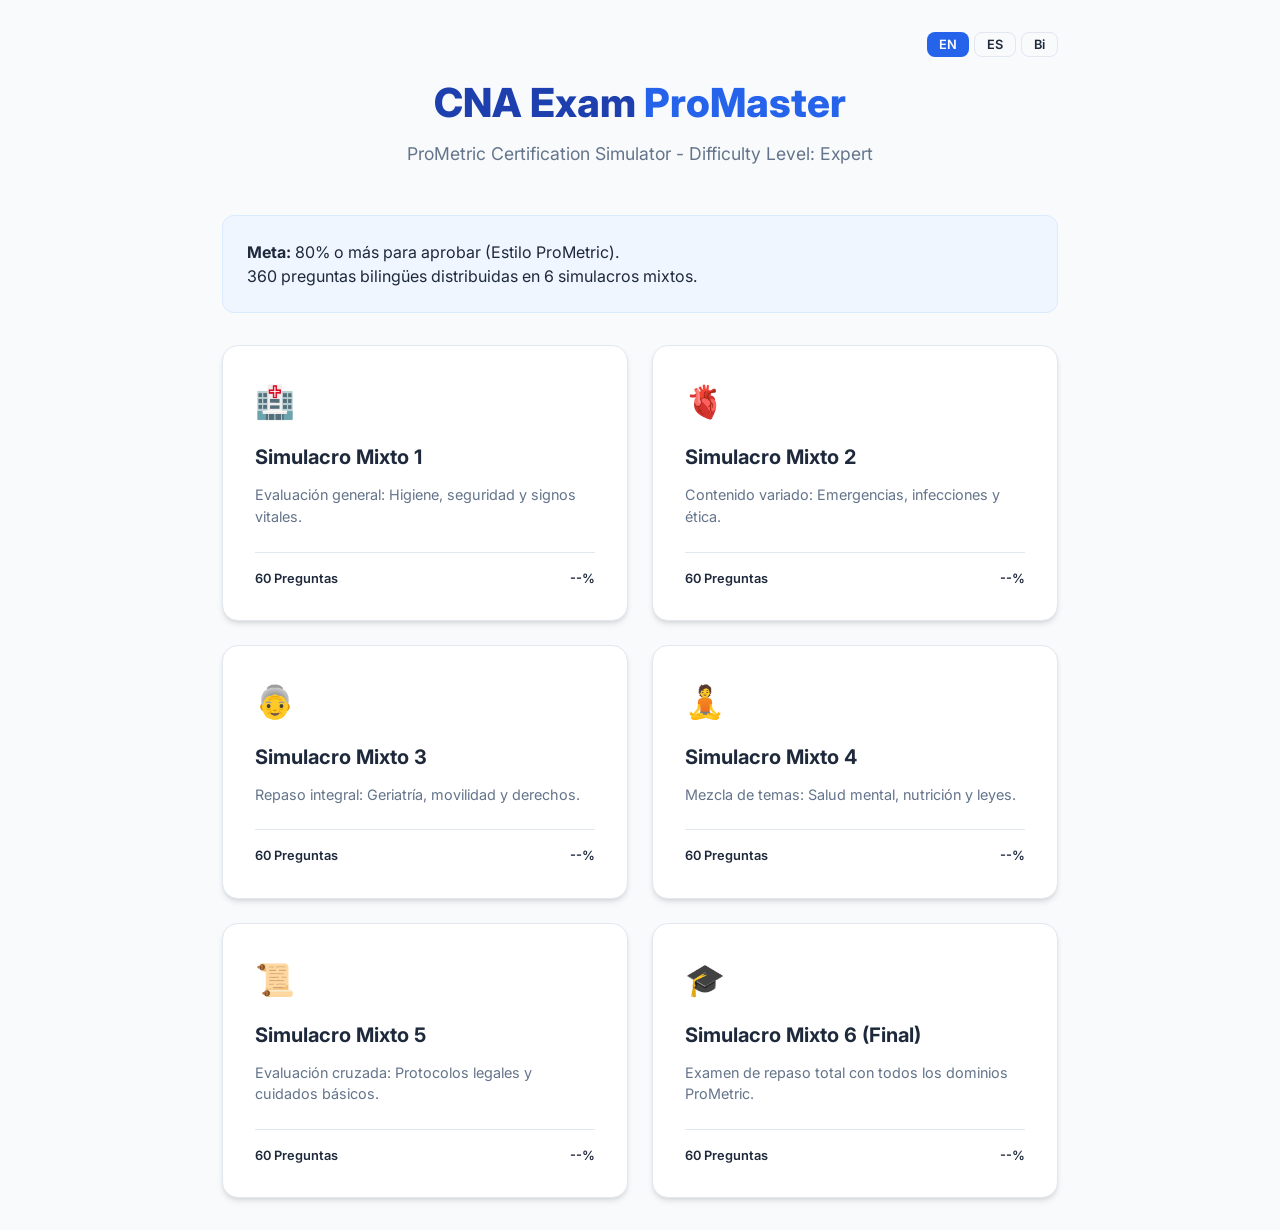
==== index.html @ 55b57032 "Add files via upload" ====
<!DOCTYPE html>
<html lang="es">

<head>
    <meta charset="UTF-8">
    <meta name="viewport" content="width=device-width, initial-scale=1.0">
    <title>CNA Exam ProMaster | Simulador Profesional</title>
    <link rel="stylesheet" href="css/styles.css">
    <link rel="preconnect" href="https://fonts.googleapis.com">
    <link rel="preconnect" href="https://fonts.gstatic.com" crossorigin>
    <link href="https://fonts.googleapis.com/css2?family=Inter:wght@400;600;700;800&display=swap" rel="stylesheet">
</head>

<body>
    <div class="container fade-in">
        <header>
            <div style="display: flex; justify-content: flex-end; margin-bottom: 1rem;" id="lang-selector-container">
                <!-- Lang Selector will be injected by script -->
            </div>
            <h1 class="title-main">CNA Exam <span style="color: var(--primary)">ProMaster</span></h1>
            <p class="subtitle">Simulador de Certificación ProMetric - Nivel de Dificultad: Experto</p>
        </header>

        <section class="info-band"
            style="background: #eff6ff; padding: 1.5rem; border-radius: 12px; margin-bottom: 2rem; border: 1px solid #dbeafe;">
            <p><strong>Meta:</strong> 80% o más para aprobar (Estilo ProMetric). <br>
                360 preguntas bilingües distribuidas en 6 simulacros mixtos.</p>
        </section>

        <div class="battery-grid" id="battery-list">
            <!-- Battery 1 -->
            <div class="battery-card" onclick="startExam(0)">
                <div class="battery-icon">🏥</div>
                <h3>Simulacro Mixto 1</h3>
                <p>Evaluación general: Higiene, seguridad y signos vitales.</p>
                <div class="battery-stats">
                    <span>60 Preguntas</span>
                    <span id="score-0">--%</span>
                </div>
            </div>

            <!-- Battery 2 -->
            <div class="battery-card" onclick="startExam(1)">
                <div class="battery-icon">🫀</div>
                <h3>Simulacro Mixto 2</h3>
                <p>Contenido variado: Emergencias, infecciones y ética.</p>
                <div class="battery-stats">
                    <span>60 Preguntas</span>
                    <span id="score-1">--%</span>
                </div>
            </div>

            <!-- Battery 3 -->
            <div class="battery-card" onclick="startExam(2)">
                <div class="battery-icon">👵</div>
                <h3>Simulacro Mixto 3</h3>
                <p>Repaso integral: Geriatría, movilidad y derechos.</p>
                <div class="battery-stats">
                    <span>60 Preguntas</span>
                    <span id="score-2">--%</span>
                </div>
            </div>

            <!-- Battery 4 -->
            <div class="battery-card" onclick="startExam(3)">
                <div class="battery-icon">🧘</div>
                <h3>Simulacro Mixto 4</h3>
                <p>Mezcla de temas: Salud mental, nutrición y leyes.</p>
                <div class="battery-stats">
                    <span>60 Preguntas</span>
                    <span id="score-3">--%</span>
                </div>
            </div>

            <!-- Battery 5 -->
            <div class="battery-card" onclick="startExam(4)">
                <div class="battery-icon">📜</div>
                <h3>Simulacro Mixto 5</h3>
                <p>Evaluación cruzada: Protocolos legales y cuidados básicos.</p>
                <div class="battery-stats">
                    <span>60 Preguntas</span>
                    <span id="score-4">--%</span>
                </div>
            </div>

            <!-- Battery 6 -->
            <div class="battery-card" onclick="startExam(5)">
                <div class="battery-icon">🎓</div>
                <h3>Simulacro Mixto 6 (Final)</h3>
                <p>Examen de repaso total con todos los dominios ProMetric.</p>
                <div class="battery-stats">
                    <span>60 Preguntas</span>
                    <span id="score-5">--%</span>
                </div>
            </div>
        </div>
    </div>

    <script>
        let currentLang = localStorage.getItem('cna_lang') || 'en';

        function startExam(id) {
            localStorage.setItem('selectedBattery', id);
            window.location.href = 'exam.html';
        }

        function setupLangSelector() {
            const container = document.getElementById('lang-selector-container');
            container.innerHTML = '';

            const langs = [
                { id: 'en', label: 'EN' },
                { id: 'es', label: 'ES' },
                { id: 'bi', label: 'Bi' }
            ];

            langs.forEach(l => {
                const btn = document.createElement('button');
                btn.textContent = l.label;
                btn.className = `btn btn-sm ${currentLang === l.id ? 'btn-primary' : 'btn-outline'}`;
                btn.style = 'padding: 4px 12px; font-size: 0.8rem; margin-left: 5px;';
                if (currentLang === l.id) {
                    btn.style.background = 'var(--primary)';
                    btn.style.color = 'white';
                }

                btn.onclick = () => {
                    currentLang = l.id;
                    localStorage.setItem('cna_lang', l.id);
                    setupLangSelector();
                    updateUIStrings();
                };
                container.appendChild(btn);
            });
        }

        function updateUIStrings() {
            const title = document.querySelector('.title-main');
            const subtitle = document.querySelector('.subtitle');

            if (currentLang === 'es' || currentLang === 'bi') {
                subtitle.textContent = 'Simulador de Certificación ProMetric - Nivel de Dificultad: Experto';
            } else {
                subtitle.textContent = 'ProMetric Certification Simulator - Difficulty Level: Expert';
            }
        }

        // Load scores from localStorage
        window.onload = () => {
            setupLangSelector();
            updateUIStrings();
            const scores = JSON.parse(localStorage.getItem('cna_scores') || '{}');
            Object.keys(scores).forEach(id => {
                const el = document.getElementById(`score-${id}`);
                if (el) el.textContent = scores[id] + '%';
            });
        };
    </script>
</body>

</html>
---- css/styles.css ----
:root {
    --primary: #2563eb;
    --primary-dark: #1e40af;
    --secondary: #64748b;
    --success: #10b981;
    --danger: #ef4444;
    --warning: #f59e0b;
    --bg-light: #f8fafc;
    --bg-white: #ffffff;
    --text-main: #1e293b;
    --text-muted: #64748b;
    --border: #e2e8f0;
    --shadow: 0 4px 6px -1px rgb(0 0 0 / 0.1), 0 2px 4px -2px rgb(0 0 0 / 0.1);
    --font-family: 'Inter', system-ui, -apple-system, sans-serif;
}

* {
    margin: 0;
    padding: 0;
    box-sizing: border-box;
}

body {
    background-color: var(--bg-light);
    color: var(--text-main);
    font-family: var(--font-family);
    line-height: 1.5;
    min-height: 100vh;
}

.container {
    max-width: 900px;
    margin: 0 auto;
    padding: 2rem;
}

/* Header & Landing */
header {
    text-align: center;
    margin-bottom: 3rem;
}

.title-main {
    font-size: 2.5rem;
    font-weight: 800;
    color: var(--primary-dark);
    margin-bottom: 0.5rem;
}

.subtitle {
    color: var(--text-muted);
    font-size: 1.1rem;
}

.battery-grid {
    display: grid;
    grid-template-columns: repeat(auto-fit, minmax(280px, 1fr));
    gap: 1.5rem;
    margin-top: 2rem;
}

.battery-card {
    background: var(--bg-white);
    border-radius: 16px;
    padding: 2rem;
    border: 1px solid var(--border);
    box-shadow: var(--shadow);
    transition: transform 0.2s, border-color 0.2s;
    cursor: pointer;
    display: flex;
    flex-direction: column;
}

.battery-card:hover {
    transform: translateY(-4px);
    border-color: var(--primary);
}

.battery-icon {
    font-size: 2rem;
    margin-bottom: 1rem;
}

.battery-card h3 {
    font-size: 1.25rem;
    margin-bottom: 0.75rem;
}

.battery-card p {
    font-size: 0.9rem;
    color: var(--text-muted);
    margin-bottom: 1.5rem;
    flex-grow: 1;
}

.battery-stats {
    font-size: 0.8rem;
    font-weight: 600;
    display: flex;
    justify-content: space-between;
    padding-top: 1rem;
    border-top: 1px solid var(--border);
}

/* Exam Simulator Interface */
.exam-layout {
    display: grid;
    grid-template-rows: auto 1fr auto;
    height: 100vh;
    background: var(--bg-white);
}

.exam-nav {
    background: var(--primary-dark);
    color: white;
    padding: 1rem 2rem;
    display: flex;
    justify-content: space-between;
    align-items: center;
}

.exam-progress-container {
    padding: 1.5rem 2rem;
    border-bottom: 1px solid var(--border);
}

.progress-bar-bg {
    height: 8px;
    background: var(--border);
    border-radius: 4px;
    overflow: hidden;
}

.progress-bar-fill {
    height: 100%;
    background: var(--primary);
    width: 0%;
    transition: width 0.3s ease;
}

.exam-main {
    padding: 3rem 10%;
    overflow-y: auto;
}

.question-text {
    font-size: 1.3rem;
    font-weight: 600;
    margin-bottom: 2rem;
}

.options-list {
    display: flex;
    flex-direction: column;
    gap: 1rem;
}

.option-item {
    padding: 1rem 1.5rem;
    border: 2px solid var(--border);
    border-radius: 10px;
    cursor: pointer;
    transition: all 0.2s;
    display: flex;
    align-items: center;
    gap: 1rem;
}

.option-item:hover {
    background: #f1f5f9;
    border-color: var(--secondary);
}

.option-item.selected {
    border-color: var(--primary);
    background: #eff6ff;
}

.option-letter {
    width: 30px;
    height: 30px;
    display: flex;
    align-items: center;
    justify-content: center;
    background: var(--secondary);
    color: white;
    border-radius: 50%;
    font-weight: bold;
    font-size: 0.8rem;
}

.option-item.selected .option-letter {
    background: var(--primary);
}

.exam-footer {
    padding: 1.5rem 2rem;
    border-top: 1px solid var(--border);
    display: flex;
    justify-content: space-between;
}

.btn {
    padding: 0.75rem 1.5rem;
    border-radius: 8px;
    font-weight: 600;
    cursor: pointer;
    transition: all 0.2s;
    border: none;
    font-family: inherit;
}

.btn-primary {
    background: var(--primary);
    color: white;
}

.btn-primary:hover {
    background: var(--primary-dark);
}

.btn-outline {
    background: transparent;
    border: 1px solid var(--border);
    color: var(--text-main);
}

.btn-outline:hover {
    background: #f1f5f9;
}

/* Results View */
.results-card {
    background: white;
    border-radius: 20px;
    padding: 3rem;
    text-align: center;
    box-shadow: var(--shadow);
}

.score-circle {
    width: 150px;
    height: 150px;
    border-radius: 50%;
    border: 10px solid var(--border);
    display: flex;
    flex-direction: column;
    align-items: center;
    justify-content: center;
    margin: 2rem auto;
}

.score-value {
    font-size: 3rem;
    font-weight: 800;
}

.score-label {
    font-size: 0.9rem;
    color: var(--text-muted);
}

.pass {
    color: var(--success);
    border-color: var(--success);
}

.fail {
    color: var(--danger);
    border-color: var(--danger);
}

/* Animation Overlay */
.fade-in {
    animation: fadeIn 0.4s ease-out;
}

@keyframes fadeIn {
    from {
        opacity: 0;
        transform: translateY(10px);
    }

    to {
        opacity: 1;
        transform: translateY(0);
    }
}
/* Review System */
.review-container {
    margin-top: 2rem;
    text-align: left;
    max-height: 500px;
    overflow-y: auto;
    padding: 1rem;
    background: #f8fafc;
    border-radius: 12px;
    border: 1px solid #e2e8f0;
}

.review-item {
    background: white;
    padding: 1.5rem;
    border-radius: 12px;
    margin-bottom: 1.5rem;
    border-left: 4px solid #ef4444;
    box-shadow: 0 2px 4px rgba(0,0,0,0.05);
}

.review-q-text {
    font-weight: 700;
    font-size: 1.1rem;
    margin-bottom: 1rem;
    color: var(--text-main);
}

.review-ans {
    padding: 0.8rem;
    border-radius: 8px;
    margin-bottom: 0.5rem;
    font-size: 0.95rem;
}

.review-ans.wrong {
    background: #fef2f2;
    color: #991b1b;
    border: 1px solid #fee2e2;
}

.review-ans.correct {
    background: #ecfdf5;
    color: #065f46;
    border: 1px solid #d1fae5;
    font-weight: 600;
}

.review-reason {
    margin-top: 1rem;
    padding-top: 1rem;
    border-top: 1px dashed #e2e8f0;
    font-size: 0.9rem;
    color: #64748b;
    font-style: italic;
}
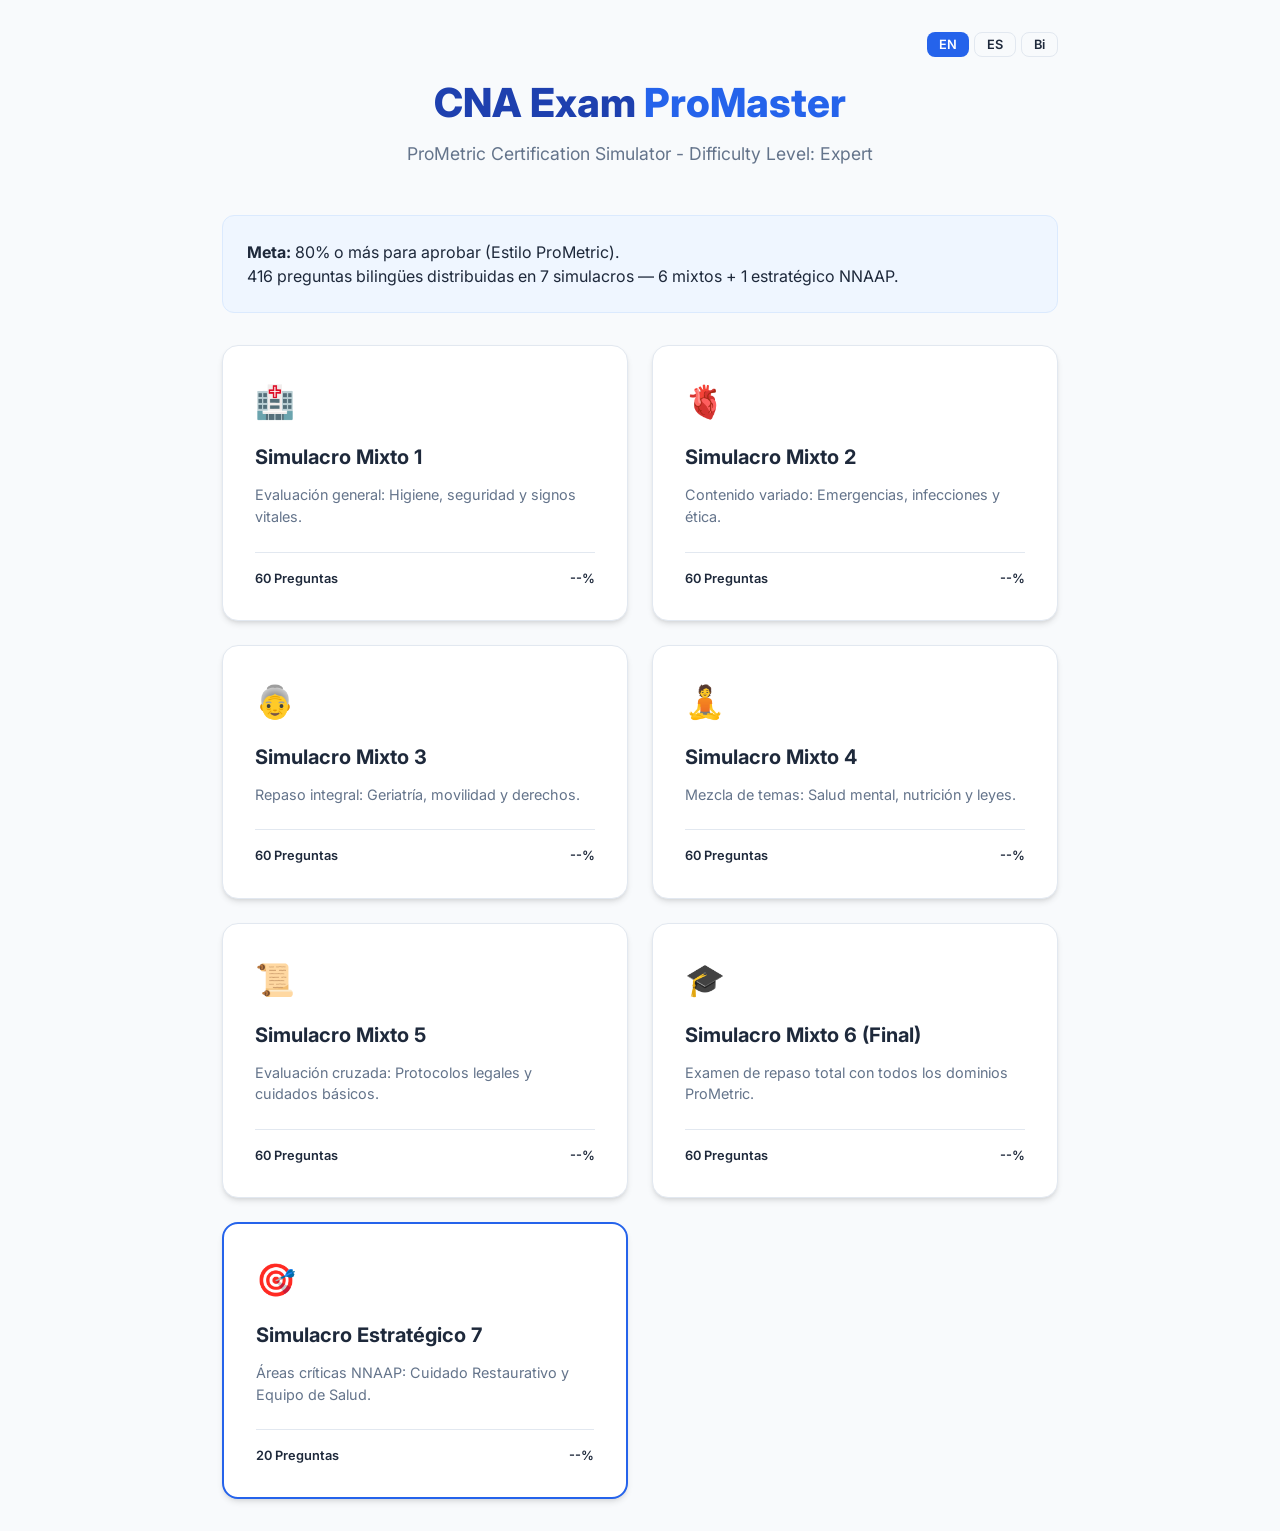
==== commit cb935201: "Add files via upload" ====
--- a/index.html
+++ b/index.html
@@ -24,7 +24,7 @@
         <section class="info-band"
             style="background: #eff6ff; padding: 1.5rem; border-radius: 12px; margin-bottom: 2rem; border: 1px solid #dbeafe;">
             <p><strong>Meta:</strong> 80% o más para aprobar (Estilo ProMetric). <br>
-                360 preguntas bilingües distribuidas en 6 simulacros mixtos.</p>
+                416 preguntas bilingües distribuidas en 7 simulacros — 6 mixtos + 1 estratégico NNAAP.</p>
         </section>
 
         <div class="battery-grid" id="battery-list">
@@ -93,6 +93,17 @@
                     <span id="score-5">--%</span>
                 </div>
             </div>
+
+            <!-- Battery 7 -->
+            <div class="battery-card" onclick="startExam(6)" style="border: 2px solid var(--primary);">
+                <div class="battery-icon">🎯</div>
+                <h3>Simulacro Estratégico 7</h3>
+                <p>Áreas críticas NNAAP: Cuidado Restaurativo y Equipo de Salud.</p>
+                <div class="battery-stats">
+                    <span>20 Preguntas</span>
+                    <span id="score-6">--%</span>
+                </div>
+            </div>
         </div>
     </div>
 
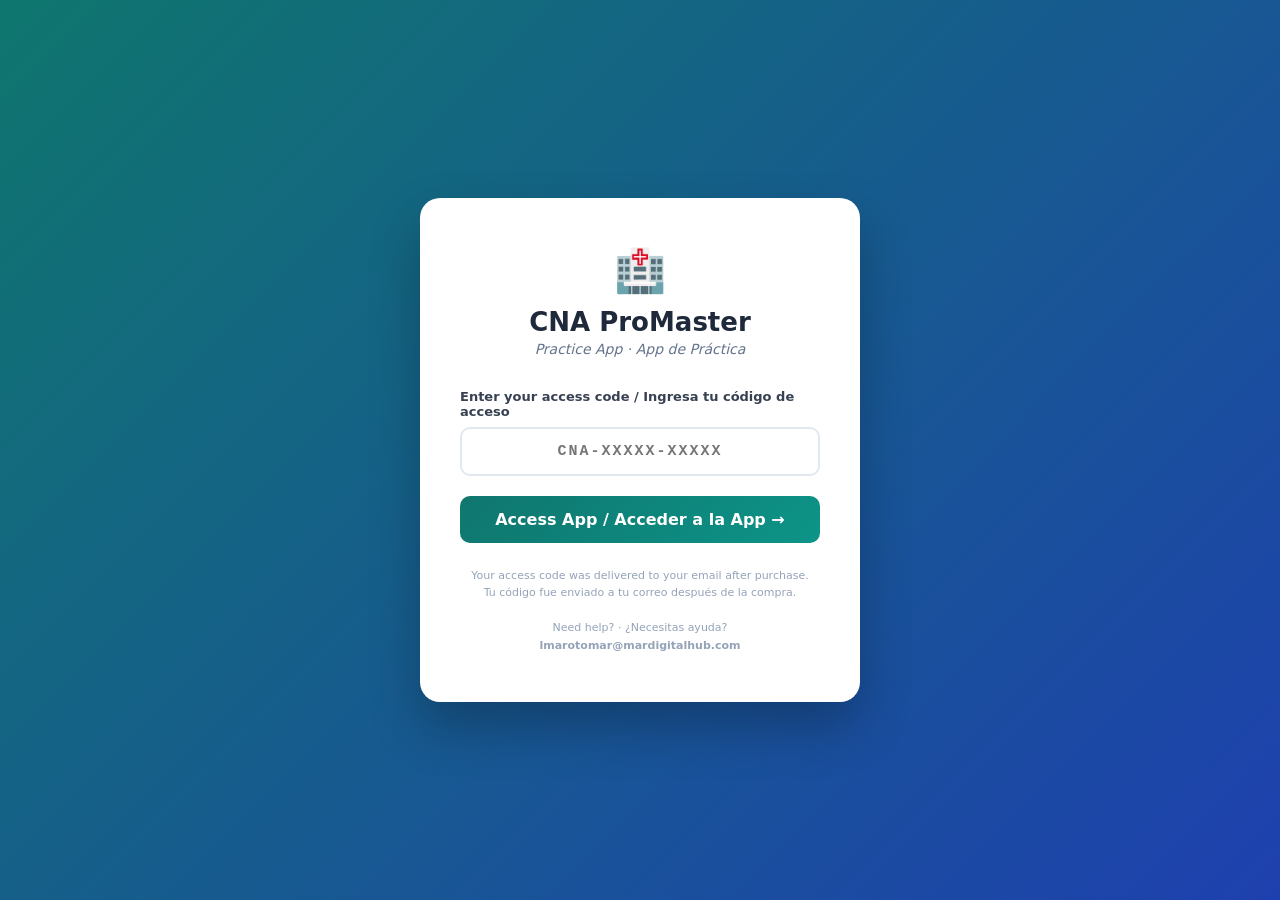
==== commit 46426e63: "Add files via upload" ====
--- a/index.html
+++ b/index.html
@@ -1,172 +1,195 @@
 <!DOCTYPE html>
-<html lang="es">
+<html lang="en">
+<head>
+<meta charset="UTF-8">
+<meta name="viewport" content="width=device-width, initial-scale=1.0">
+<title>CNA ProMaster — Access</title>
+<style>
+* { margin:0; padding:0; box-sizing:border-box; }
+body {
+  font-family: 'Inter', system-ui, sans-serif;
+  background: linear-gradient(135deg, #0f766e 0%, #1e40af 100%);
+  min-height: 100vh;
+  display: flex;
+  align-items: center;
+  justify-content: center;
+  padding: 20px;
+}
+.card {
+  background: white;
+  border-radius: 20px;
+  padding: 48px 40px;
+  max-width: 440px;
+  width: 100%;
+  box-shadow: 0 25px 50px rgba(0,0,0,0.25);
+  text-align: center;
+}
+.logo { font-size: 42px; margin-bottom: 12px; }
+h1 {
+  font-size: 26px;
+  font-weight: 800;
+  color: #1e293b;
+  margin-bottom: 4px;
+}
+.subtitle {
+  font-size: 14px;
+  color: #64748b;
+  margin-bottom: 32px;
+  font-style: italic;
+}
+label {
+  display: block;
+  text-align: left;
+  font-size: 13px;
+  font-weight: 600;
+  color: #374151;
+  margin-bottom: 8px;
+}
+input {
+  width: 100%;
+  padding: 14px 16px;
+  border: 2px solid #e2e8f0;
+  border-radius: 10px;
+  font-size: 15px;
+  letter-spacing: 2px;
+  text-transform: uppercase;
+  font-family: 'Courier New', monospace;
+  font-weight: 700;
+  color: #1e293b;
+  text-align: center;
+  outline: none;
+  transition: border-color 0.2s;
+}
+input:focus { border-color: #0f766e; }
+input.error { border-color: #ef4444; background: #fef2f2; }
+input.success { border-color: #10b981; background: #f0fdf4; }
+.error-msg {
+  color: #ef4444;
+  font-size: 13px;
+  margin-top: 8px;
+  display: none;
+}
+.btn {
+  width: 100%;
+  padding: 14px;
+  background: linear-gradient(135deg, #0f766e, #0d9488);
+  color: white;
+  border: none;
+  border-radius: 10px;
+  font-size: 16px;
+  font-weight: 700;
+  cursor: pointer;
+  margin-top: 20px;
+  transition: opacity 0.2s, transform 0.1s;
+  font-family: inherit;
+}
+.btn:hover { opacity: 0.92; transform: translateY(-1px); }
+.btn:active { transform: translateY(0); }
+.footer {
+  margin-top: 24px;
+  font-size: 11px;
+  color: #94a3b8;
+  line-height: 1.6;
+}
+.spinner {
+  display: none;
+  width: 20px;
+  height: 20px;
+  border: 3px solid rgba(255,255,255,0.3);
+  border-top-color: white;
+  border-radius: 50%;
+  animation: spin 0.8s linear infinite;
+  margin: 0 auto;
+}
+@keyframes spin { to { transform: rotate(360deg); } }
+</style>
+</head>
+<body>
+<div class="card">
+  <div class="logo">🏥</div>
+  <h1>CNA ProMaster</h1>
+  <p class="subtitle">Practice App · App de Práctica</p>
 
-<head>
-    <meta charset="UTF-8">
-    <meta name="viewport" content="width=device-width, initial-scale=1.0">
-    <title>CNA Exam ProMaster | Simulador Profesional</title>
-    <link rel="stylesheet" href="css/styles.css">
-    <link rel="preconnect" href="https://fonts.googleapis.com">
-    <link rel="preconnect" href="https://fonts.gstatic.com" crossorigin>
-    <link href="https://fonts.googleapis.com/css2?family=Inter:wght@400;600;700;800&display=swap" rel="stylesheet">
-</head>
+  <label for="code">Enter your access code / Ingresa tu código de acceso</label>
+  <input
+    type="text"
+    id="code"
+    placeholder="CNA-XXXXX-XXXXX"
+    maxlength="15"
+    autocomplete="off"
+    autocorrect="off"
+    autocapitalize="characters"
+    spellcheck="false"
+  />
+  <div class="error-msg" id="error-msg">
+    ❌ Invalid code. Please check and try again. / Código inválido. Verifica e intenta de nuevo.
+  </div>
 
-<body>
-    <div class="container fade-in">
-        <header>
-            <div style="display: flex; justify-content: flex-end; margin-bottom: 1rem;" id="lang-selector-container">
-                <!-- Lang Selector will be injected by script -->
-            </div>
-            <h1 class="title-main">CNA Exam <span style="color: var(--primary)">ProMaster</span></h1>
-            <p class="subtitle">Simulador de Certificación ProMetric - Nivel de Dificultad: Experto</p>
-        </header>
+  <button class="btn" onclick="verify()" id="btn">
+    Access App / Acceder a la App →
+  </button>
 
-        <section class="info-band"
-            style="background: #eff6ff; padding: 1.5rem; border-radius: 12px; margin-bottom: 2rem; border: 1px solid #dbeafe;">
-            <p><strong>Meta:</strong> 80% o más para aprobar (Estilo ProMetric). <br>
-                416 preguntas bilingües distribuidas en 7 simulacros — 6 mixtos + 1 estratégico NNAAP.</p>
-        </section>
+  <div class="footer">
+    Your access code was delivered to your email after purchase.<br>
+    Tu código fue enviado a tu correo después de la compra.<br><br>
+    Need help? · ¿Necesitas ayuda?<br>
+    <strong>lmarotomar@mardigitalhub.com</strong>
+  </div>
+</div>
 
-        <div class="battery-grid" id="battery-list">
-            <!-- Battery 1 -->
-            <div class="battery-card" onclick="startExam(0)">
-                <div class="battery-icon">🏥</div>
-                <h3>Simulacro Mixto 1</h3>
-                <p>Evaluación general: Higiene, seguridad y signos vitales.</p>
-                <div class="battery-stats">
-                    <span>60 Preguntas</span>
-                    <span id="score-0">--%</span>
-                </div>
-            </div>
+<script>
+const HASHES = ["b002bb4d2c73dc84", "e1bc74b813dfafb5", "a5533aa4e0bfc078", "455091f5310f1346", "2d5ae8b3d0c2749f", "e222d22b88714a9b", "3de6cb3896ef5bbd", "fee60bb03b0bf289", "33b5c82b4538afbc", "7e226420dc64963a", "013c5225b9e04360", "2178a988c10d6089", "b2f353633eea21f2", "6c2d5bc44b5025bf", "9cd57716ed1a9c9c", "4fef93bd066e5152", "05972687e3198d3d", "77e052417fb745b9", "6c56b72e93621745", "13668a3fd0de1def", "08b09ae00a14a0b8", "36999f6bef80cf7c", "965dae73bc3ab9b8", "313c4b2b0bbf0b35", "c19eb2a200435c2e", "7746cdcb30f999a1", "666adad40589da31", "4cfabe9f00d16f4f", "d50bd7ad9274572a", "1116a416a89666bb", "83e057fe2c3d5fa9", "2c9d09ce89c0015c", "4817a12fead6a739", "71e2a08a17055670", "3476f97ef6d67c09", "98f8868b5123446b", "e6867bfedf1f0d47", "fcfa87ef0d519b0a", "4edc6e27db2069da", "7d3d9ea8c7817205", "6e1d7a287df3d9b9", "a897dd83bb0dd3c3", "7ff118ee04d89bd3", "c52e39ee8b69c81a", "47fc3d846270da9c", "ad835d8a3ae2e623", "bf82e1c588bd9505", "1c0859c9d0b3c864", "c765ad00b9b00a6b", "a4a4fdd8cba5f0a4", "43079d307fde256c", "993c766f87e6cb00", "f790a8b4fd0dea97", "f4e9ff11029039f1", "930b97a738db2ccb", "1d58a2e3e81d4751", "27a96d40262f4e26", "7c8ac02d5085f356", "52a7b0ca357b59a7", "f9f698431cdd2ecd", "771018d72c99a356", "a866e458f4beed08", "0ff5d43f9acbb64a", "04d82e98766d5cca", "b63002a6b12fad69", "019cf4b7518aefc5", "3a967396d313b6e9", "f158c1181242debc", "9b8e3775969c04f4", "048f0a6d5cee2e3a", "cf8f1dc5852b1ed1", "58dc660a3e38e323", "c842f351a83efbab", "42382453d636d25f", "f154b268292043b9", "94bff151ffd2ba52", "32e42aa020d650bc", "757b592cbbb59ffe", "fc1781a247c67b68", "d3aa96ce1f85f9ad", "7476bd9e4467628d", "c2cc77581e5843b2", "97f31084a795782f", "bcc8280409bde7d1", "ec98b7851e220728", "065d40509c2da1f7", "6a19a42c45647091", "dc785a42700cfa58", "2d7f67fbd632de51", "c8cb271a2439f6cf", "f9f8e97ccf8c54ac", "d32cfc349896faf6", "52be9e0dfaa8542b", "fd243e6b0c165bfa", "84654b0afe1ec7af", "75e735cec3ca7a9a", "8b05707216712001", "48dfed976e0bd00a", "86cd6d58233f696c", "2abe8f3f0b2b464f", "aaf94c1583e101f9", "6149f14343ae93f2", "9734cdd6bd513427", "ca4f4016e5fec717", "0edcda6d1446ec8c", "88b8c262f7dbdec9", "65fef67e035a53fa", "7948c3237a468fb3", "4c037a06b4d3a214", "b402d33a3b5a352c", "62e9c580ca5b0e3b", "98c6e1188cb89353", "5b3451c5029af777", "fda5c216b5143884", "80455667087cad65", "92beccbe8b048a91", "60b49bcfed718582", "1e154ba142ad467d", "82cb585080de0574", "683737c3c8f17153", "9e10b14124822156", "0dab7fbc5f217ebc", "226cf5fc781a1e94", "2ef2948fd6975fb3", "326824bca4b25175", "78de58e981435151", "2bb140ccecd5085d", "cd6804ff8b7030f1", "8eb9ee4e2b1692cd", "0bf9abd1631ddb12", "ada68d74a4b855cd", "1f131c8b705f7032", "47794e6e3813924c", "e7a7a1f3267ebe4f", "64c198c252dfdd5e", "52ff3f7c25037ed6", "55db2820989f0caf", "907c746b40e51a94", "4a7754c6a1671e04", "d34618ba9c78f30d", "86e003442b5c46f4", "d6c59d1935ce68a4", "a7a696657414947d", "5d67e1b84a6e5a96", "54dbcc404b6c4eda", "b9c879bf7f6a2ac7", "e279f6260e8825bf", "369a0afd00034d33", "3efec91c9b2113d7", "b9607fb78dcf880a", "b87a73725b8b647d", "1e0cf662407555f1", "2dba72d07cadd708", "2478d4ad54149f46", "a087503b3b1a0596", "6b9fc3780d90f93d", "cba007ef8dd8016c", "aa75f8d3cfa53ac8", "6d08fbc18013ebd6", "73760180b891c08a", "943a9bdf38c721cc", "5ce3c049a4fe76cc", "22f9d85b6dcf96df", "3d136852a1b4b0c7", "6c2814277912fd50", "c3f425d2245e678f", "a042b5c4390c366a", "6766cb2f9460eef3", "5905fe4e4e24db62", "2c511f93c3308fbb", "d374a77e5210f4ec", "fc55f56c16d2aa5f", "3ecc9c76b2b7bc6b", "a163d9c01fe3d7bb", "473cd20701bcc489", "0d62a7b499e37daf", "2236c97c84b46dea", "3892fe09a35f5803", "b8a05b3651994abd", "221f2948368bba2e", "99f7fbe3a4516279", "1130a8a58e84fe77", "1c6097d5fbad210a", "a716a1b0c8414ac7", "627f76eb3971f961", "974514cb6b7ce927", "c7ddbac581b20865", "a07ba842fafae8f9", "9fc45f55e0eda562", "54681967d0979911", "0ad72a52279c4f4b", "67b05b63d686f7f1", "2c49069928bbfc07", "22f43120c6f8a0fa", "c9421e80478b9e19", "5b55b302e0d246ba", "e9e164c72b41240a", "4ddaadd54be10796", "7d4b575bb0157943", "122c758751ae89b6"];
 
-            <!-- Battery 2 -->
-            <div class="battery-card" onclick="startExam(1)">
-                <div class="battery-icon">🫀</div>
-                <h3>Simulacro Mixto 2</h3>
-                <p>Contenido variado: Emergencias, infecciones y ética.</p>
-                <div class="battery-stats">
-                    <span>60 Preguntas</span>
-                    <span id="score-1">--%</span>
-                </div>
-            </div>
+async function sha256(str) {
+  const buf = await crypto.subtle.digest('SHA-256',
+    new TextEncoder().encode(str));
+  return Array.from(new Uint8Array(buf))
+    .map(b => b.toString(16).padStart(2,'0'))
+    .join('').slice(0,16);
+}
 
-            <!-- Battery 3 -->
-            <div class="battery-card" onclick="startExam(2)">
-                <div class="battery-icon">👵</div>
-                <h3>Simulacro Mixto 3</h3>
-                <p>Repaso integral: Geriatría, movilidad y derechos.</p>
-                <div class="battery-stats">
-                    <span>60 Preguntas</span>
-                    <span id="score-2">--%</span>
-                </div>
-            </div>
+document.getElementById('code').addEventListener('keydown', e => {
+  if (e.key === 'Enter') verify();
+});
 
-            <!-- Battery 4 -->
-            <div class="battery-card" onclick="startExam(3)">
-                <div class="battery-icon">🧘</div>
-                <h3>Simulacro Mixto 4</h3>
-                <p>Mezcla de temas: Salud mental, nutrición y leyes.</p>
-                <div class="battery-stats">
-                    <span>60 Preguntas</span>
-                    <span id="score-3">--%</span>
-                </div>
-            </div>
+document.getElementById('code').addEventListener('input', e => {
+  e.target.classList.remove('error','success');
+  document.getElementById('error-msg').style.display = 'none';
+  // Auto-format: add dashes
+  let v = e.target.value.replace(/[^A-Z0-9]/gi,'').toUpperCase();
+  if (v.length > 3) v = v.slice(0,3) + '-' + v.slice(3);
+  if (v.length > 9) v = v.slice(0,9) + '-' + v.slice(9);
+  e.target.value = v.slice(0,15);
+});
 
-            <!-- Battery 5 -->
-            <div class="battery-card" onclick="startExam(4)">
-                <div class="battery-icon">📜</div>
-                <h3>Simulacro Mixto 5</h3>
-                <p>Evaluación cruzada: Protocolos legales y cuidados básicos.</p>
-                <div class="battery-stats">
-                    <span>60 Preguntas</span>
-                    <span id="score-4">--%</span>
-                </div>
-            </div>
+async function verify() {
+  const raw = document.getElementById('code').value.trim().toUpperCase();
+  const btn = document.getElementById('btn');
+  btn.innerHTML = '<div class="spinner" style="display:block"></div>';
+  btn.disabled = true;
 
-            <!-- Battery 6 -->
-            <div class="battery-card" onclick="startExam(5)">
-                <div class="battery-icon">🎓</div>
-                <h3>Simulacro Mixto 6 (Final)</h3>
-                <p>Examen de repaso total con todos los dominios ProMetric.</p>
-                <div class="battery-stats">
-                    <span>60 Preguntas</span>
-                    <span id="score-5">--%</span>
-                </div>
-            </div>
+  const hash = await sha256(raw);
 
-            <!-- Battery 7 -->
-            <div class="battery-card" onclick="startExam(6)" style="border: 2px solid var(--primary);">
-                <div class="battery-icon">🎯</div>
-                <h3>Simulacro Estratégico 7</h3>
-                <p>Áreas críticas NNAAP: Cuidado Restaurativo y Equipo de Salud.</p>
-                <div class="battery-stats">
-                    <span>20 Preguntas</span>
-                    <span id="score-6">--%</span>
-                </div>
-            </div>
-        </div>
-    </div>
+  if (HASHES.includes(hash)) {
+    document.getElementById('code').classList.add('success');
+    // Store in session so they don't have to re-enter
+    sessionStorage.setItem('cna_access', '1');
+    btn.innerHTML = '✓ Access Granted — Loading...';
+    setTimeout(() => {
+      window.location.href = './app.html';
+    }, 800);
+  } else {
+    document.getElementById('code').classList.add('error');
+    document.getElementById('error-msg').style.display = 'block';
+    btn.innerHTML = 'Access App / Acceder a la App →';
+    btn.disabled = false;
+  }
+}
 
-    <script>
-        let currentLang = localStorage.getItem('cna_lang') || 'en';
-
-        function startExam(id) {
-            localStorage.setItem('selectedBattery', id);
-            window.location.href = 'exam.html';
-        }
-
-        function setupLangSelector() {
-            const container = document.getElementById('lang-selector-container');
-            container.innerHTML = '';
-
-            const langs = [
-                { id: 'en', label: 'EN' },
-                { id: 'es', label: 'ES' },
-                { id: 'bi', label: 'Bi' }
-            ];
-
-            langs.forEach(l => {
-                const btn = document.createElement('button');
-                btn.textContent = l.label;
-                btn.className = `btn btn-sm ${currentLang === l.id ? 'btn-primary' : 'btn-outline'}`;
-                btn.style = 'padding: 4px 12px; font-size: 0.8rem; margin-left: 5px;';
-                if (currentLang === l.id) {
-                    btn.style.background = 'var(--primary)';
-                    btn.style.color = 'white';
-                }
-
-                btn.onclick = () => {
-                    currentLang = l.id;
-                    localStorage.setItem('cna_lang', l.id);
-                    setupLangSelector();
-                    updateUIStrings();
-                };
-                container.appendChild(btn);
-            });
-        }
-
-        function updateUIStrings() {
-            const title = document.querySelector('.title-main');
-            const subtitle = document.querySelector('.subtitle');
-
-            if (currentLang === 'es' || currentLang === 'bi') {
-                subtitle.textContent = 'Simulador de Certificación ProMetric - Nivel de Dificultad: Experto';
-            } else {
-                subtitle.textContent = 'ProMetric Certification Simulator - Difficulty Level: Expert';
-            }
-        }
-
-        // Load scores from localStorage
-        window.onload = () => {
-            setupLangSelector();
-            updateUIStrings();
-            const scores = JSON.parse(localStorage.getItem('cna_scores') || '{}');
-            Object.keys(scores).forEach(id => {
-                const el = document.getElementById(`score-${id}`);
-                if (el) el.textContent = scores[id] + '%';
-            });
-        };
-    </script>
+// If already verified this session, skip gate
+if (sessionStorage.getItem('cna_access') === '1') {
+  window.location.href = './app.html';
+}
+</script>
 </body>
-
 </html>
